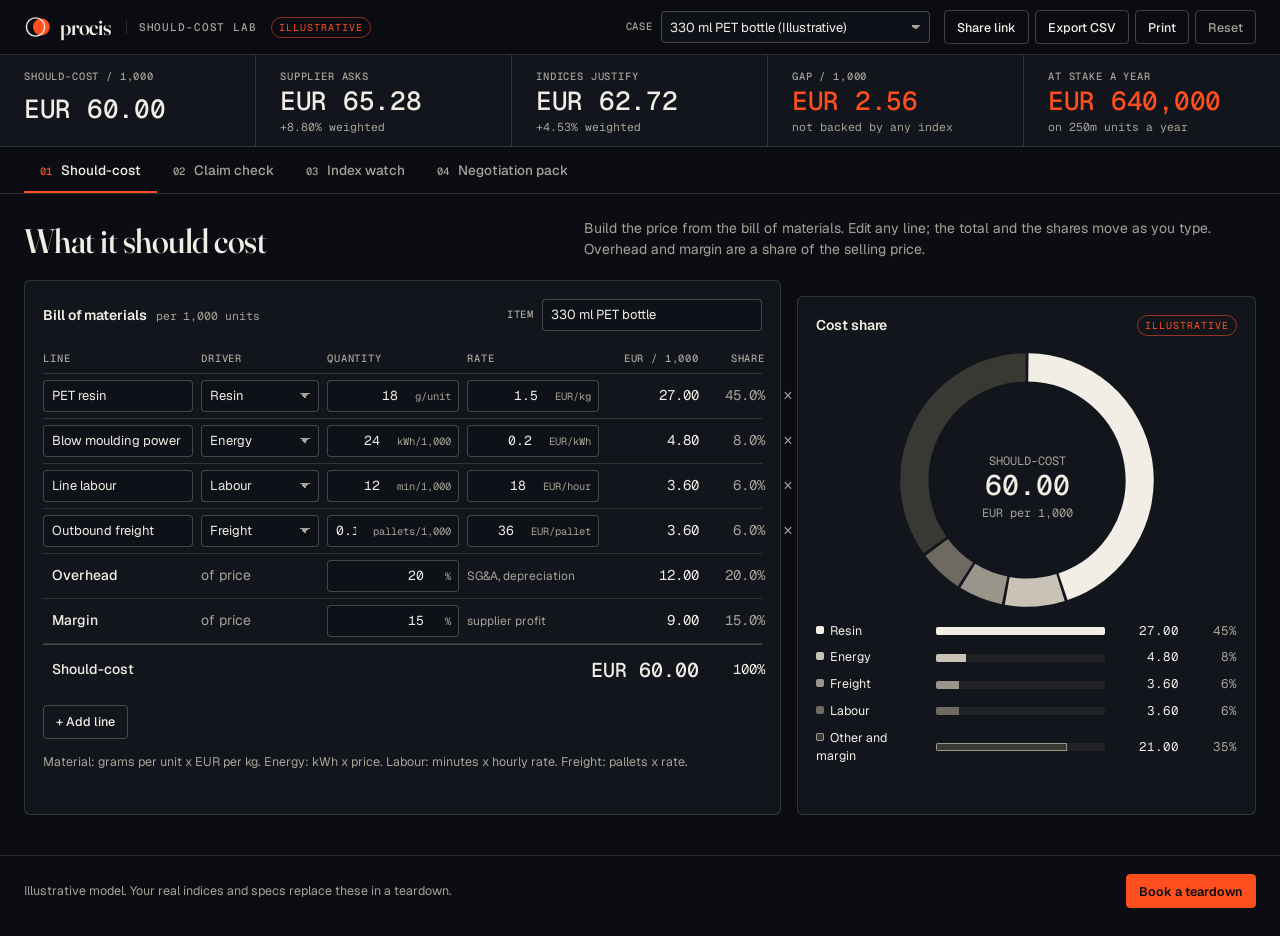
==== app/index.html @ 8e1a8445 "Add the showcase: should-cost lab, film, Excel, Word and PowerPoint samples; nav link Co-Authored-By" ====
<!doctype html>
<html lang="en">
<head>
<meta charset="utf-8">
<meta name="viewport" content="width=device-width, initial-scale=1, viewport-fit=cover">
<title>Procis · Should-cost lab (Illustrative)</title>
<meta name="description" content="Build a should-cost, check a supplier's price claim against the indices, watch rockets and feathers, and leave with a negotiation pack. Illustrative model.">
<meta name="theme-color" content="#0B0D12">
<meta property="og:title" content="Procis · Should-cost lab">
<meta property="og:description" content="Every price, proven. An illustrative should-cost model a Head of Procurement can run in the browser.">
<meta property="og:image" content="https://madhuys.github.io/procis/img/og-image.png">
<link rel="icon" type="image/svg+xml" href="../brand/procis-favicon.svg">
<link rel="icon" type="image/png" sizes="32x32" href="../brand/favicon-32.png">
<link rel="apple-touch-icon" href="../brand/apple-touch-icon.png">
<link rel="preload" href="../fonts/Geist-VF.woff2" as="font" type="font/woff2" crossorigin>
<link rel="preload" href="../fonts/GeistMono-VF.woff2" as="font" type="font/woff2" crossorigin>
<link rel="stylesheet" href="app.css">
</head>
<body>
<a class="skip" href="#main">Skip to the model</a>

<header class="top">
  <a class="brand" href="../" aria-label="Procis home">
    <img src="../brand/procis-mark-reversed.svg" alt="" width="28" height="28">
    <span class="word">procis</span>
  </a>
  <span class="lab">Should-cost lab</span>
  <span class="tag" title="Every preset figure in this app is illustrative">Illustrative</span>
  <div class="case">
    <label for="tpl" class="lbl">Case</label>
    <select id="tpl" aria-label="Choose a template case"></select>
  </div>
  <div class="actions">
    <button type="button" class="btn" id="share">Share link</button>
    <button type="button" class="btn" id="csv">Export CSV</button>
    <button type="button" class="btn" id="print">Print</button>
    <button type="button" class="btn btn--quiet" id="reset">Reset</button>
  </div>
</header>

<section class="kpis" aria-label="Headline figures, per 1,000 units">
  <div class="kpi"><span class="lbl">Should-cost / 1,000</span><output id="k-base" class="fig">-</output></div>
  <div class="kpi"><span class="lbl">Supplier asks</span><output id="k-ask" class="fig">-</output><span id="k-ask-p" class="sub"></span></div>
  <div class="kpi"><span class="lbl">Indices justify</span><output id="k-just" class="fig">-</output><span id="k-just-p" class="sub"></span></div>
  <div class="kpi kpi--ember"><span class="lbl">Gap / 1,000</span><output id="k-gap" class="fig">-</output><span class="sub">not backed by any index</span></div>
  <div class="kpi kpi--ember"><span class="lbl">At stake a year</span><output id="k-stake" class="fig">-</output><span id="k-vol" class="sub"></span></div>
</section>

<nav class="tabs" role="tablist" aria-label="Model panes">
  <button role="tab" id="t-build" aria-controls="p-build" aria-selected="true"><span class="n">01</span> Should-cost</button>
  <button role="tab" id="t-claim" aria-controls="p-claim" aria-selected="false" tabindex="-1"><span class="n">02</span> Claim check</button>
  <button role="tab" id="t-watch" aria-controls="p-watch" aria-selected="false" tabindex="-1"><span class="n">03</span> Index watch</button>
  <button role="tab" id="t-pack" aria-controls="p-pack" aria-selected="false" tabindex="-1"><span class="n">04</span> Negotiation pack</button>
</nav>

<main id="main">
  <!-- 01 -->
  <section class="pane" id="p-build" role="tabpanel" aria-labelledby="t-build" tabindex="0">
    <div class="pane-head">
      <h1>What it should cost</h1>
      <p class="lede">Build the price from the bill of materials. Edit any line; the total and the shares move as you type. Overhead and margin are a share of the selling price.</p>
    </div>
    <div class="grid2">
      <div class="card">
        <div class="card-head">
          <h2>Bill of materials <span class="muted">per 1,000 units</span></h2>
          <label class="field field--inline"><span class="lbl">Item</span><input id="item-name" type="text" maxlength="80" aria-label="Item name"></label>
        </div>
        <div class="bom" role="table" aria-label="Bill of materials lines">
          <div class="bom-row bom-hd" role="row">
            <span role="columnheader">Line</span><span role="columnheader">Driver</span><span role="columnheader">Quantity</span><span role="columnheader">Rate</span><span role="columnheader" class="r">EUR / 1,000</span><span role="columnheader" class="r">Share</span><span role="columnheader"><span class="sr">Remove</span></span>
          </div>
          <div id="bom-lines"></div>
          <div class="bom-row bom-om" role="row">
            <span role="cell" class="nm">Overhead</span><span role="cell" class="muted">of price</span>
            <span role="cell"><label class="unit"><input id="oh" type="number" step="0.5" min="0" max="90" inputmode="decimal" aria-label="Overhead, percent of price"><i>%</i></label></span>
            <span role="cell" class="muted cell-note">SG&amp;A, depreciation</span>
            <span role="cell" class="r mono" id="oh-eur"></span><span role="cell" class="r mono muted" id="oh-sh"></span><span role="cell"></span>
          </div>
          <div class="bom-row bom-om" role="row">
            <span role="cell" class="nm">Margin</span><span role="cell" class="muted">of price</span>
            <span role="cell"><label class="unit"><input id="mg" type="number" step="0.5" min="0" max="90" inputmode="decimal" aria-label="Margin, percent of price"><i>%</i></label></span>
            <span role="cell" class="muted cell-note">supplier profit</span>
            <span role="cell" class="r mono" id="mg-eur"></span><span role="cell" class="r mono muted" id="mg-sh"></span><span role="cell"></span>
          </div>
          <div class="bom-row bom-total" role="row">
            <span role="cell" class="nm">Should-cost</span><span role="cell"></span><span role="cell"></span><span role="cell"></span>
            <span role="cell" class="r mono big" id="bom-total"></span><span role="cell" class="r mono">100%</span><span role="cell"></span>
          </div>
        </div>
        <div class="row-actions">
          <button type="button" class="btn" id="add-line">+ Add line</button>
          <span class="muted small">Material: grams per unit x EUR per kg. Energy: kWh x price. Labour: minutes x hourly rate. Freight: pallets x rate.</span>
        </div>
      </div>
      <div class="card">
        <div class="card-head"><h2>Cost share</h2><span class="tag">Illustrative</span></div>
        <div id="donut" class="chart chart--donut"></div>
        <div id="share-bars" class="sharebars" role="list" aria-label="Cost share by driver"></div>
        <p class="readout" id="donut-read" aria-live="polite"></p>
      </div>
    </div>
  </section>

  <!-- 02 -->
  <section class="pane" id="p-claim" role="tabpanel" aria-labelledby="t-claim" tabindex="0" hidden>
    <div class="pane-head">
      <h1>Is the increase justified?</h1>
      <p class="lede">Enter what the supplier asks per driver and what the index moved. Each ask is weighted by the driver's share of the price, so a big ask on a small driver moves the total a little.</p>
    </div>
    <div class="card">
      <div class="card-head">
        <h2>Claim by driver</h2>
        <label class="field field--inline"><span class="lbl">Tolerance</span><label class="unit"><input id="tol" type="number" step="0.5" min="0" max="50" inputmode="decimal" aria-label="Tolerance in percentage points"><i>pp</i></label></label>
      </div>
      <div class="claim" role="table" aria-label="Supplier claim against the index, per driver">
        <div class="claim-row claim-hd" role="row">
          <span role="columnheader">Driver</span><span role="columnheader" class="r">Share</span><span role="columnheader">Supplier asks</span><span role="columnheader">Index says</span><span role="columnheader" class="r">Asked EUR</span><span role="columnheader" class="r">Justified EUR</span><span role="columnheader">Verdict</span>
        </div>
        <div id="claim-rows"></div>
        <div class="claim-row claim-total" role="row">
          <span role="cell" class="nm">Total, weighted</span><span role="cell" class="r mono">100%</span>
          <span role="cell" class="mono" id="c-askp"></span><span role="cell" class="mono" id="c-idxp"></span>
          <span role="cell" class="r mono" id="c-aske"></span><span role="cell" class="r mono" id="c-idxe"></span><span role="cell" id="c-verd"></span>
        </div>
      </div>
      <p class="muted small rule">Justified: the ask is within the tolerance of the index. Part-justified: the index rose, but by less than the ask. Not justified: the index was flat or fell.</p>
    </div>
    <div class="grid2 grid2--wide">
      <div class="card">
        <div class="card-head"><h2>From today's price to the ask</h2><span class="tag">EUR / 1,000</span></div>
        <div id="waterfall" class="chart"></div>
        <p class="readout" id="wf-read" aria-live="polite"></p>
      </div>
      <div class="card stack">
        <div class="big-compare">
          <div><span class="lbl">Supplier asks</span><span class="fig" id="cmp-ask"></span><span class="sub" id="cmp-ask-p"></span></div>
          <div><span class="lbl">Cost-justified</span><span class="fig" id="cmp-just"></span><span class="sub" id="cmp-just-p"></span></div>
        </div>
        <div class="counter">
          <span class="lbl">Counter-offer</span>
          <span class="fig fig--ember" id="cmp-counter"></span>
          <p class="small" id="cmp-counter-note"></p>
        </div>
      </div>
    </div>
  </section>

  <!-- 03 -->
  <section class="pane" id="p-watch" role="tabpanel" aria-labelledby="t-watch" tabindex="0" hidden>
    <div class="pane-head">
      <h1>Rockets and feathers</h1>
      <p class="lede">Prices go up with the index like a rocket and come down like a feather. The ember area is what you paid above the index on the way down.</p>
    </div>
    <div class="card">
      <div class="card-head card-head--wrap">
        <div class="seg" role="radiogroup" aria-label="Driver" id="watch-drivers"></div>
        <div class="controls">
          <label class="field field--inline"><span class="lbl">Window</span>
            <select id="watch-window" aria-label="Recovery window"><option value="12">Last 12 months</option><option value="24">All 24 months</option></select></label>
          <label class="field field--inline"><span class="lbl">Volume</span><label class="unit"><input id="vol-w" type="number" step="10" min="0" inputmode="decimal" aria-label="Annual volume, million units"><i>m / yr</i></label></label>
        </div>
      </div>
      <div id="watch" class="chart chart--watch"></div>
      <p class="readout" id="watch-read" aria-live="polite"></p>
      <div class="recover">
        <div><span class="lbl">To recover, this driver</span><span class="fig fig--ember" id="rec-one"></span><span class="sub" id="rec-one-note"></span></div>
        <div><span class="lbl">All drivers, same window</span><span class="fig" id="rec-all"></span><span class="sub">illustrative series, your contract indices replace them</span></div>
      </div>
      <div class="rec-table" role="table" aria-label="Amount to recover by driver" id="rec-table"></div>
    </div>
  </section>

  <!-- 04 -->
  <section class="pane" id="p-pack" role="tabpanel" aria-labelledby="t-pack" tabindex="0" hidden>
    <div class="pane-head">
      <h1>Walk in with three numbers</h1>
      <p class="lede">Open at the cost-justified price. Concede at most half the gap. Know the price at which you walk.</p>
    </div>
    <div class="positions">
      <div class="pos pos--target"><span class="lbl">Target</span><span class="fig" id="pk-t"></span><span class="sub" id="pk-t-s"></span><p class="small">The cost-justified price: today's price moved only by the indices.</p></div>
      <div class="pos"><span class="lbl">Fallback</span><span class="fig" id="pk-f"></span><span class="sub" id="pk-f-s"></span><p class="small">Justified plus half the gap.</p></div>
      <div class="pos"><span class="lbl">Walk-away</span><span class="fig" id="pk-w"></span><span class="sub" id="pk-w-s"></span>
        <label class="field field--inline small"><span>Justified plus</span><label class="unit"><input id="walk" type="number" step="5" min="0" max="100" inputmode="decimal" aria-label="Walk-away, percent of the gap"><i>% of gap</i></label></label></div>
    </div>
    <div class="grid2 grid2--wide">
      <div class="card">
        <div class="card-head"><h2>Where the three numbers sit</h2><span class="tag">EUR / 1,000</span></div>
        <div id="ladder" class="chart chart--ladder"></div>
        <label class="field field--inline"><span class="lbl">Annual volume</span><label class="unit"><input id="vol" type="number" step="10" min="0" inputmode="decimal" aria-label="Annual volume, million units"><i>m units / yr</i></label></label>
      </div>
      <div class="card">
        <div class="card-head"><h2>Summary to send</h2>
          <div class="btns"><button type="button" class="btn btn--ember" id="copy">Copy summary</button></div></div>
        <textarea id="summary" readonly rows="16" aria-label="Negotiation summary text"></textarea>
        <p class="small muted" id="copy-status" role="status"></p>
      </div>
    </div>
  </section>
</main>

<footer class="foot">
  <p>Illustrative model. Your real indices and specs replace these in a teardown.</p>
  <a class="btn btn--ember" href="mailto:hello@procis.ai?subject=Book%20a%20teardown">Book a teardown</a>
</footer>
<div class="toast" id="toast" role="status" aria-live="polite"></div>

<script src="model.js"></script>
<script src="app.js"></script>
</body>
</html>
---- app/app.css ----
@font-face { font-family: "Fraunces"; src: url("../fonts/Fraunces-VF.woff2") format("woff2"); font-weight: 100 900; font-style: normal; font-display: swap; }
@font-face { font-family: "Geist"; src: url("../fonts/Geist-VF.woff2") format("woff2"); font-weight: 100 900; font-style: normal; font-display: swap; }
@font-face { font-family: "Geist Mono"; src: url("../fonts/GeistMono-VF.woff2") format("woff2"); font-weight: 100 900; font-style: normal; font-display: swap; }

:root {
  --ink: #0B0D12; --bone: #F2EEE6; --ember: #FF4F1F;
  --ash: #9A958B; --stone: #6E6A62;
  --bg: #0B0D12; --panel: #12151C; --panel-2: #181C24; --field: #0E1117;
  --text: #F2EEE6; --muted: #A7A298; --line: rgba(242,238,230,0.14); --line-2: rgba(242,238,230,0.24);
  --display: "Fraunces", "Iowan Old Style", Georgia, serif;
  --sans: "Geist", system-ui, -apple-system, "Segoe UI", Arial, sans-serif;
  --mono: "Geist Mono", ui-monospace, "JetBrains Mono", Menlo, monospace;
  --r: 4px;
  --c1: #F2EEE6; --c2: #C9C3B7; --c3: #9A958B; --c4: #6E6A62; --c5: #3A3833; --grid: rgba(242,238,230,.08);
  color-scheme: dark;
}
* { box-sizing: border-box; }
html { -webkit-text-size-adjust: 100%; }
body { margin: 0; background: var(--bg); color: var(--text); font: 400 14px/1.5 var(--sans); font-feature-settings: "ss01"; -webkit-font-smoothing: antialiased; }
.mono, .fig, output, input[type=number], .lbl, .tag, .n { font-family: var(--mono); font-variant-numeric: tabular-nums; }
.muted { color: var(--muted); }
.small { font-size: 12.5px; }
.r { text-align: right; justify-self: end; }
.sr { position: absolute; width: 1px; height: 1px; overflow: hidden; clip: rect(0 0 0 0); white-space: nowrap; }
.skip { position: absolute; left: -999px; top: 8px; background: var(--bone); color: var(--ink); padding: 8px 12px; z-index: 50; }
.skip:focus { left: 8px; }
:focus-visible { outline: 2px solid var(--ember); outline-offset: 2px; }

.lbl { font-size: 10.5px; font-weight: 500; letter-spacing: .08em; text-transform: uppercase; color: var(--muted); }
.tag { font-size: 10px; letter-spacing: .1em; text-transform: uppercase; color: var(--ember); border: 1px solid rgba(255,79,31,.55); padding: 2px 7px; border-radius: 999px; white-space: nowrap; }

/* top bar */
.top { position: sticky; top: 0; z-index: 20; display: flex; align-items: center; gap: 14px; padding: 10px 24px; background: rgba(11,13,18,.92); backdrop-filter: blur(8px); border-bottom: 1px solid var(--line); flex-wrap: wrap; }
.brand { display: inline-flex; align-items: center; gap: 8px; color: var(--text); text-decoration: none; }
.brand img { border-radius: 6px; display: block; }
.brand .word { font: 560 22px/1 var(--display); letter-spacing: -.01em; font-variation-settings: "opsz" 144; }
.lab { font: 500 11px var(--mono); letter-spacing: .08em; text-transform: uppercase; color: var(--muted); padding-left: 12px; border-left: 1px solid var(--line); }
.case { display: flex; align-items: center; gap: 8px; margin-left: auto; }
.actions { display: flex; gap: 6px; flex-wrap: wrap; }

.btn { font: 500 12.5px var(--sans); color: var(--text); background: transparent; border: 1px solid var(--line-2); border-radius: var(--r); padding: 7px 12px; cursor: pointer; text-decoration: none; display: inline-flex; align-items: center; gap: 6px; white-space: nowrap; min-height: 34px; }
.btn:hover { border-color: var(--bone); }
.btn--quiet { color: var(--muted); }
.btn--ember { background: var(--ember); color: var(--ink); border-color: var(--ember); font-weight: 600; }
.btn--ember:hover { background: #ff6a40; border-color: #ff6a40; }

select, input[type=text], input[type=number], textarea {
  font: 400 13px var(--sans); color: var(--text); background: var(--field); border: 1px solid var(--line-2); border-radius: var(--r); padding: 6px 8px; min-height: 32px; width: 100%;
}
input[type=number] { font-family: var(--mono); text-align: right; -moz-appearance: textfield; }
input[type=number]::-webkit-inner-spin-button, input[type=number]::-webkit-outer-spin-button { -webkit-appearance: none; margin: 0; }
select { appearance: none; padding-right: 26px; background-image: linear-gradient(45deg, transparent 50%, var(--muted) 50%), linear-gradient(135deg, var(--muted) 50%, transparent 50%); background-position: calc(100% - 13px) 50%, calc(100% - 8px) 50%; background-size: 5px 5px; background-repeat: no-repeat; }
.case select { width: auto; min-width: 210px; }
input:hover, select:hover, textarea:hover { border-color: rgba(242,238,230,.4); }
.unit { position: relative; display: block; }
.unit input { padding-right: 34px; }
.unit i { position: absolute; right: 8px; top: 50%; transform: translateY(-50%); font: normal 10.5px var(--mono); color: var(--muted); pointer-events: none; }
.field { display: grid; gap: 4px; }
.field--inline { display: inline-flex; align-items: center; gap: 8px; }
.field--inline .unit { width: 120px; }

/* KPI strip */
.kpis { display: grid; grid-template-columns: repeat(5, 1fr); border-bottom: 1px solid var(--line); background: var(--panel); }
.kpi { padding: 14px 24px 12px; display: grid; gap: 2px; border-right: 1px solid var(--line); min-width: 0; }
.kpi:last-child { border-right: 0; }
.kpi .fig { font-size: 26px; font-weight: 500; letter-spacing: -.01em; line-height: 1.15; }
.kpi .sub, .sub { font: 400 11.5px var(--mono); color: var(--muted); }
.kpi--ember .fig { color: var(--ember); }

/* tabs */
.tabs { display: flex; gap: 0; padding: 0 24px; border-bottom: 1px solid var(--line); overflow-x: auto; scrollbar-width: none; }
.tabs button { font: 500 13.5px var(--sans); color: var(--muted); background: none; border: 0; border-bottom: 2px solid transparent; padding: 14px 16px 12px; cursor: pointer; white-space: nowrap; }
.tabs button .n { font-size: 10.5px; color: var(--muted); margin-right: 6px; }
.tabs button[aria-selected=true] { color: var(--text); border-bottom-color: var(--ember); }
.tabs button[aria-selected=true] .n { color: var(--ember); }
.tabs button:hover { color: var(--text); }

main { padding: 24px; max-width: 1440px; margin: 0 auto; }
.pane:focus { outline: none; }
.pane-head { display: grid; grid-template-columns: minmax(280px, 520px) 1fr; gap: 12px 40px; align-items: end; margin-bottom: 20px; }
h1 { font: 500 34px/1.05 var(--display); letter-spacing: -.015em; margin: 0; font-variation-settings: "opsz" 144; }
h2 { font: 600 14px/1.3 var(--sans); margin: 0; letter-spacing: -.005em; }
h2 .muted { font-weight: 400; font-family: var(--mono); font-size: 11.5px; margin-left: 6px; }
.lede { margin: 0; color: var(--muted); max-width: 640px; font-size: 14px; }

.card { background: var(--panel); border: 1px solid var(--line); border-radius: 6px; padding: 18px; min-width: 0; }
.card + .card, .card + .grid2, .grid2 + .card { margin-top: 16px; }
.card-head { display: flex; align-items: center; justify-content: space-between; gap: 12px; margin-bottom: 14px; flex-wrap: wrap; }
.card-head--wrap { align-items: flex-end; }
.card-head .field--inline input[type=text] { width: 220px; }
.grid2 { display: grid; grid-template-columns: minmax(0, 1.65fr) minmax(300px, 1fr); gap: 16px; }
.grid2--wide { grid-template-columns: minmax(0, 1.5fr) minmax(300px, 1fr); }
.stack { display: grid; gap: 16px; align-content: start; }
.row-actions { display: flex; align-items: center; gap: 14px; margin-top: 14px; flex-wrap: wrap; }

/* BOM table */
.bom-row { display: grid; grid-template-columns: minmax(150px, 1.6fr) 118px 132px 132px 92px 58px 30px; gap: 8px; align-items: center; padding: 6px 0; border-bottom: 1px solid var(--line); }
.bom-hd { font: 500 10.5px var(--mono); letter-spacing: .08em; text-transform: uppercase; color: var(--muted); padding-bottom: 8px; }
.bom-om .nm, .bom-total .nm { font-weight: 500; padding-left: 9px; }
.bom-total { border-bottom: 0; border-top: 1px solid var(--line-2); padding-top: 10px; }
.bom-total .big { font-size: 20px; font-weight: 500; }
.cell-note { font-size: 12px; }
.del { width: 30px; height: 30px; border: 1px solid transparent; border-radius: var(--r); background: none; color: var(--muted); cursor: pointer; font-size: 16px; line-height: 1; }
.del:hover { border-color: var(--line-2); color: var(--text); }
.dot { display: inline-block; width: 8px; height: 8px; border-radius: 2px; margin-right: 6px; vertical-align: 1px; }

/* charts */
.chart { width: 100%; position: relative; }
.chart svg { display: block; width: 100%; height: auto; overflow: visible; }
.chart svg text { font-family: var(--mono); font-size: 11px; fill: var(--muted); font-variant-numeric: tabular-nums; }
.chart svg .t-strong { fill: var(--text); font-weight: 500; }
.chart svg .t-ember { fill: var(--ember); font-weight: 500; }
.chart svg [tabindex]:focus { outline: none; }
.chart svg [tabindex]:focus-visible .hit, .chart svg [tabindex]:hover .hit { stroke: var(--ember); stroke-width: 2; }
.chart--donut { max-width: 260px; margin: 0 auto 12px; }
.readout { min-height: 20px; font: 400 12px var(--mono); color: var(--muted); margin: 10px 0 0; }
.sharebars { display: grid; gap: 8px; }
.sb { display: grid; grid-template-columns: 110px 1fr 64px 48px; gap: 10px; align-items: center; font-size: 12.5px; }
.sb .track { height: 8px; background: rgba(242,238,230,.06); border-radius: 2px; overflow: hidden; }
.sb .track span { display: block; height: 100%; }
.sb .mono { text-align: right; }

/* claim */
.claim-row { display: grid; grid-template-columns: minmax(120px, 1.2fr) 64px 128px 128px 96px 104px 136px; gap: 10px; align-items: center; padding: 7px 0; border-bottom: 1px solid var(--line); }
.claim-hd { font: 500 10.5px var(--mono); letter-spacing: .08em; text-transform: uppercase; color: var(--muted); }
.claim-total { border-bottom: 0; border-top: 1px solid var(--line-2); font-weight: 500; }
.claim-total .nm { font-weight: 500; }
.chip { display: inline-flex; align-items: center; gap: 6px; font: 500 11px var(--mono); letter-spacing: .03em; padding: 3px 8px; border-radius: 999px; border: 1px solid var(--line-2); white-space: nowrap; }
.chip::before { content: ""; width: 7px; height: 7px; border-radius: 50%; background: currentColor; }
.chip--ok { color: var(--bone); }
.chip--part { color: #C9C3B7; border-style: dashed; }
.chip--no { color: var(--ember); border-color: rgba(255,79,31,.6); }
.rule { margin: 12px 0 0; }

.big-compare { display: grid; grid-template-columns: 1fr 1fr; gap: 1px; background: var(--line); border: 1px solid var(--line); border-radius: 6px; overflow: hidden; }
.big-compare > div, .recover > div { background: var(--panel-2); padding: 14px 16px; display: grid; gap: 2px; }
.big-compare .fig, .recover .fig, .counter .fig, .pos .fig { font-size: 28px; font-weight: 500; letter-spacing: -.01em; line-height: 1.15; }
.fig--ember { color: var(--ember); }
.counter { border: 1px solid rgba(255,79,31,.45); border-radius: 6px; padding: 14px 16px; display: grid; gap: 4px; background: linear-gradient(180deg, rgba(255,79,31,.07), transparent 70%); }
.counter p { margin: 4px 0 0; color: var(--muted); }

/* watch */
.seg { display: inline-flex; border: 1px solid var(--line-2); border-radius: var(--r); overflow: hidden; flex-wrap: wrap; }
.seg button { font: 500 12.5px var(--sans); background: none; color: var(--muted); border: 0; border-right: 1px solid var(--line); padding: 7px 14px; cursor: pointer; min-height: 34px; }
.seg button:last-child { border-right: 0; }
.seg button[aria-checked=true] { background: var(--bone); color: var(--ink); }
.controls { display: flex; gap: 14px; flex-wrap: wrap; }
.controls select { width: auto; }
.recover { display: grid; grid-template-columns: 1fr 1fr; gap: 1px; background: var(--line); border: 1px solid var(--line); border-radius: 6px; overflow: hidden; margin-top: 16px; }
.rec-table { margin-top: 12px; }
.rec-row { display: grid; grid-template-columns: 1.2fr repeat(3, 1fr); gap: 10px; padding: 6px 0; border-bottom: 1px solid var(--line); font-size: 12.5px; }
.rec-row > :not(:first-child) { text-align: right; font-family: var(--mono); }
.rec-row > :not(:first-child), .bom-total .big { white-space: nowrap; }
.rec-row.hd { font: 500 10.5px var(--mono); letter-spacing: .08em; text-transform: uppercase; color: var(--muted); }

/* pack */
.positions { display: grid; grid-template-columns: repeat(3, 1fr); gap: 16px; margin-bottom: 16px; }
.pos { background: var(--panel); border: 1px solid var(--line); border-radius: 6px; padding: 18px; display: grid; gap: 4px; align-content: start; }
.pos p { margin: 6px 0 0; color: var(--muted); }
.pos--target { border-color: rgba(255,79,31,.55); }
.pos--target .fig { color: var(--ember); }
.pos .field--inline { margin-top: 8px; color: var(--muted); }
.pos .field--inline .unit { width: 130px; }
.pos .unit input { padding-right: 70px; }
textarea { font: 400 12.5px/1.55 var(--mono); resize: vertical; min-height: 280px; }
.chart--ladder { margin-bottom: 14px; }
.field--inline .unit input { min-width: 0; }
#vol { padding-right: 96px; } #vol-w { padding-right: 60px; }
.card .field--inline .unit:has(#vol) { width: 200px; }
.card .field--inline .unit:has(#vol-w) { width: 140px; }

.foot { display: flex; align-items: center; justify-content: space-between; gap: 16px; padding: 18px 24px 28px; border-top: 1px solid var(--line); margin-top: 16px; color: var(--muted); font-size: 12.5px; flex-wrap: wrap; }
.foot p { margin: 0; }
.toast { position: fixed; left: 50%; bottom: 22px; transform: translate(-50%, 20px); background: var(--bone); color: var(--ink); font: 500 12.5px var(--sans); padding: 9px 14px; border-radius: var(--r); opacity: 0; pointer-events: none; transition: opacity .2s, transform .2s; z-index: 60; }
.toast.on { opacity: 1; transform: translate(-50%, 0); }

/* ---------- responsive ---------- */
@media (max-width: 1180px) {
  .grid2, .grid2--wide { grid-template-columns: 1fr; }
  .kpi { padding: 12px 16px; }
  .kpi .fig { font-size: 22px; }
}
@media (max-width: 900px) {
  .top { padding: 10px 16px; gap: 10px; }
  .case { margin-left: 0; order: 5; width: 100%; }
  .case select { flex: 1; min-width: 0; }
  .actions { order: 6; width: 100%; }
  .actions .btn { flex: 1; justify-content: center; padding: 7px 6px; }
  .kpis { grid-template-columns: repeat(2, 1fr); }
  .kpi { border-bottom: 1px solid var(--line); }
  .kpi:nth-child(2n) { border-right: 0; }
  .kpi:last-child { grid-column: 1 / -1; }
  .tabs { padding: 0 8px; }
  .tabs button { padding: 12px 10px 10px; font-size: 13px; }
  main { padding: 16px; }
  .pane-head { grid-template-columns: 1fr; }
  h1 { font-size: 28px; }
  .card { padding: 14px; }
  .bom-hd, .claim-hd { display: none; }
  .bom-row { grid-template-columns: 1fr 1fr 64px; grid-template-areas: "nm nm del" "dr dr ." "q q cost" "r r sh"; row-gap: 6px; padding: 10px 0; }
  .bom-row > :nth-child(1) { grid-area: nm; } .bom-row > :nth-child(2) { grid-area: dr; }
  .bom-row > :nth-child(3) { grid-area: q; } .bom-row > :nth-child(4) { grid-area: r; }
  .bom-row > :nth-child(5) { grid-area: cost; } .bom-row > :nth-child(6) { grid-area: sh; } .bom-row > :nth-child(7) { grid-area: del; justify-self: end; }
  .bom-om { grid-template-areas: "nm dr cost" "q r sh"; }
  .bom-total { grid-template-areas: "nm nm cost" "q r sh"; }
  .bom-row .r { font-size: 14px; }
  .claim-row { grid-template-columns: 1fr 1fr; grid-template-areas: "nm v" "a i" "ae ie"; row-gap: 6px; padding: 10px 0; }
  .claim-row > :nth-child(1) { grid-area: nm; } .claim-row > :nth-child(2) { display: none; }
  .claim-row > :nth-child(3) { grid-area: a; } .claim-row > :nth-child(4) { grid-area: i; }
  .claim-row > :nth-child(5) { grid-area: ae; justify-self: start; text-align: left; } .claim-row > :nth-child(6) { grid-area: ie; }
  .claim-row > :nth-child(7) { grid-area: v; justify-self: end; }
  .claim-row [data-m]::before { content: attr(data-m) " "; font: 500 10px var(--mono); letter-spacing: .06em; text-transform: uppercase; color: var(--muted); }
  .positions { grid-template-columns: 1fr; }
  .recover, .big-compare { grid-template-columns: 1fr; }
  .sb { grid-template-columns: 90px 1fr 58px 42px; }
  .card-head .field--inline input[type=text] { width: 100%; }
  .card-head .field--inline { width: 100%; }
}
@media (max-width: 420px) {
  .kpi .fig { font-size: 20px; }
  .lab { display: none; }
}

/* ---------- print: light, every pane, no chrome ---------- */
@media print {
  @page { size: A4; margin: 14mm; }
  :root { --bg: #fff; --panel: #fff; --panel-2: #F7F5F0; --field: #fff; --text: #0B0D12; --muted: #6E6A62; --line: #D8D2C6; --line-2: #B9B2A5; color-scheme: light;
    --c1: #0B0D12; --c2: #3A3833; --c3: #6E6A62; --c4: #9A958B; --c5: #D8D2C6; --grid: #ECE7DD; }
  body { font-size: 11px; }
  .top { position: static; background: #fff; backdrop-filter: none; }
  .brand img { filter: invert(1) hue-rotate(180deg); }
  .actions, .case, .tabs, .skip, .toast, #add-line, .del, .btn, .seg { display: none !important; }
  .pane[hidden] { display: block !important; }
  .pane { break-before: page; }
  .pane:first-child { break-before: auto; }
  .card, .pos, .kpi { break-inside: avoid; }
  input, select, textarea { border-color: transparent; background: transparent; color: #0B0D12; }
  textarea { min-height: 0; height: auto; }
  .chart svg text { fill: #6E6A62; }
  .chart svg .t-strong { fill: #0B0D12; }
  .chart svg .t-ember, .kpi--ember .fig, .fig--ember, .pos--target .fig, .chip--no { color: #C2360F; fill: #C2360F; }
  .chip--ok, .chip--part { color: #0B0D12; }
  .foot { color: #0B0D12; }
  .foot a[href^="mailto"]::after { content: " hello@procis.ai"; }
}
@media (prefers-reduced-motion: reduce) { * { transition: none !important; } }
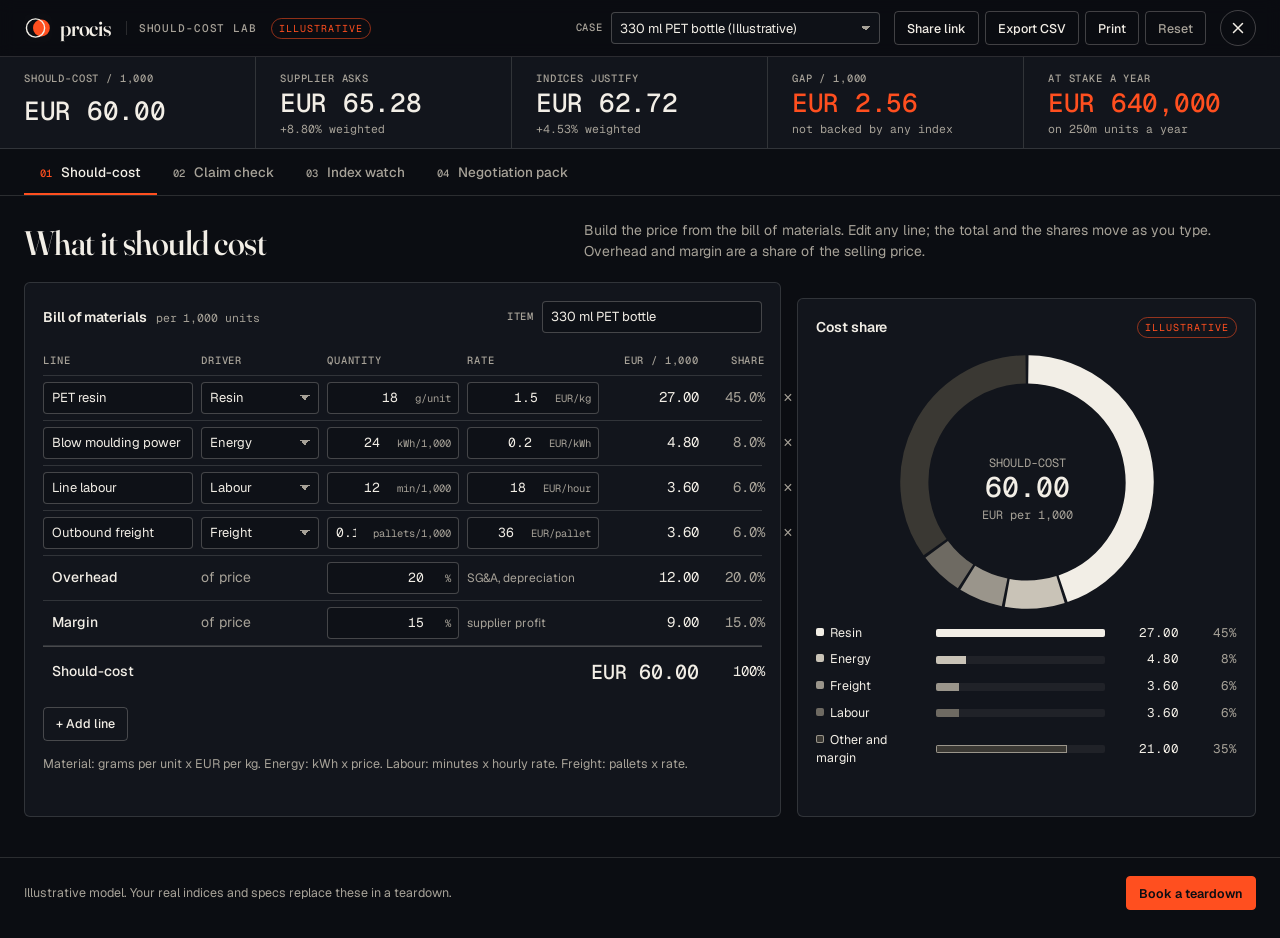
==== commit b54b118f: "Lab and terminal pages get a close button back to the site (hidden inside the viewer) Co-Authored-By" ====
--- a/app/index.html
+++ b/app/index.html
@@ -36,6 +36,7 @@
     <button type="button" class="btn" id="print">Print</button>
     <button type="button" class="btn btn--quiet" id="reset">Reset</button>
   </div>
+<a class="x-close" href="../#showcase" aria-label="Close and go back to Procis" title="Close (Esc)"><svg viewBox="0 0 24 24" width="18" height="18" fill="none" stroke="currentColor" stroke-width="2" stroke-linecap="round" aria-hidden="true"><path d="M6 6l12 12M18 6L6 18"/></svg></a>
 </header>
 
 <section class="kpis" aria-label="Headline figures, per 1,000 units">
@@ -207,5 +208,6 @@
 
 <script src="model.js"></script>
 <script src="app.js"></script>
+<script>(function(){var x=document.querySelector(".x-close");if(!x)return;if(window.top!==window.self){x.remove();return;}function go(e){if(e)e.preventDefault();if(document.referrer&&new URL(document.referrer).pathname.replace(/index\.html$/,"")===new URL("../",location.href).pathname&&history.length>1)history.back();else location.href=x.href;}x.addEventListener("click",go);document.addEventListener("keydown",function(e){if(e.key==="Escape"&&!document.querySelector("dialog[open],.tour:not([hidden])")&&!/INPUT|TEXTAREA|SELECT/.test(e.target.tagName))go(e);});})();</script>
 </body>
 </html>
--- a/app/app.css
+++ b/app/app.css
@@ -244,3 +244,8 @@
   .foot a[href^="mailto"]::after { content: " hello@procis.ai"; }
 }
 @media (prefers-reduced-motion: reduce) { * { transition: none !important; } }
+
+/* close: back to the Procis page (hidden when shown inside the site viewer) */
+.x-close { margin-left: 0; flex: none; width: 36px; height: 36px; display: inline-flex; align-items: center; justify-content: center; border: 1px solid rgba(242,238,230,0.24); border-radius: 999px; color: #F2EEE6; text-decoration: none; }
+.x-close:hover, .x-close:focus-visible { border-color: #FF4F1F; color: #FF4F1F; }
+@media print { .x-close { display: none; } }
